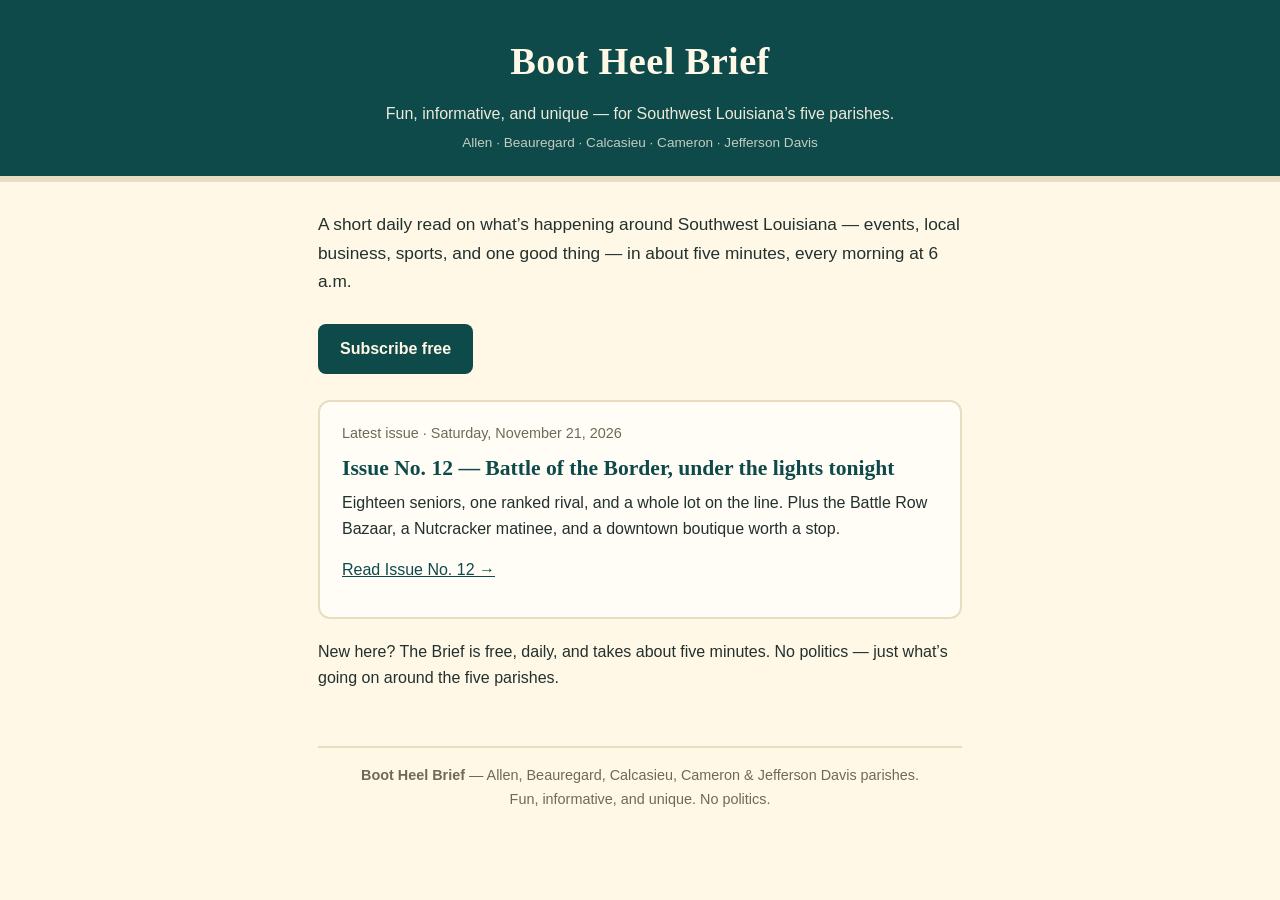
==== index.html @ 989271b3 "Boot Heel Brief static site: homepage + Issue No. 12" ====
<!DOCTYPE html>
<html lang="en">
<head>
<meta charset="utf-8">
<meta name="viewport" content="width=device-width, initial-scale=1">
<title>Boot Heel Brief &mdash; Southwest Louisiana&rsquo;s daily newsletter</title>
<meta name="description" content="A short daily newsletter for Southwest Louisiana: Allen, Beauregard, Calcasieu, Cameron &amp; Jefferson Davis parishes. Fun, informative, and unique. No politics.">
<meta property="og:title" content="Boot Heel Brief">
<meta property="og:description" content="Southwest Louisiana&rsquo;s daily newsletter. Fun, informative, and unique. No politics.">
<meta property="og:type" content="website">
<meta property="og:image" content="https://bootheelbrief.dealershiptoolbox.workers.dev/img/issue12/hero-football.jpg">
<link rel="stylesheet" href="/style.css">
</head>
<body>
<header class="masthead">
  <p class="brand">Boot Heel Brief</p>
  <p class="tagline">Fun, informative, and unique &mdash; for Southwest Louisiana&rsquo;s five parishes.</p>
  <p class="dateline">Allen &middot; Beauregard &middot; Calcasieu &middot; Cameron &middot; Jefferson Davis</p>
</header>
<main class="wrap">
  <p class="lede">A short daily read on what&rsquo;s happening around Southwest Louisiana &mdash; events, local business, sports, and one good thing &mdash; in about five minutes, every morning at 6 a.m.</p>
  <div class="actions">
    <a class="btn" href="https://boot-heel-brief.kit.com/">Subscribe free</a>
  </div>
  <section class="card">
    <p class="meta">Latest issue &middot; Saturday, November 21, 2026</p>
    <h2><a href="/issue-no-12/">Issue No. 12 &mdash; Battle of the Border, under the lights tonight</a></h2>
    <p>Eighteen seniors, one ranked rival, and a whole lot on the line. Plus the Battle Row Bazaar, a Nutcracker matinee, and a downtown boutique worth a stop.</p>
    <p><a href="/issue-no-12/">Read Issue No. 12 &rarr;</a></p>
  </section>
  <p>New here? The Brief is free, daily, and takes about five minutes. No politics &mdash; just what&rsquo;s going on around the five parishes.</p>
</main>
<footer class="footer">
  <hr>
  <p><strong>Boot Heel Brief</strong> &mdash; Allen, Beauregard, Calcasieu, Cameron &amp; Jefferson Davis parishes.<br>
  Fun, informative, and unique. No politics.</p>
</footer>
</body>
</html>
---- style.css ----
/* Boot Heel Brief — BHB palette: cream #FFF8E7, deep teal #0E4A4A, light tan #E8DDC0 */
:root {
  --cream: #FFF8E7;
  --teal: #0E4A4A;
  --tan: #E8DDC0;
  --ink: #22302e;
  --muted: #6f6a58;
}
* { box-sizing: border-box; }
body {
  margin: 0;
  background: var(--cream);
  color: var(--ink);
  font-family: -apple-system, BlinkMacSystemFont, "Segoe UI", Helvetica, Arial, sans-serif;
  line-height: 1.65;
}
a { color: var(--teal); }
a:hover { text-decoration: underline; }
img { max-width: 100%; height: auto; border-radius: 8px; }

/* Masthead */
.masthead {
  background: var(--teal);
  color: var(--cream);
  text-align: center;
  padding: 30px 16px 22px;
  border-bottom: 6px solid var(--tan);
}
.masthead .brand {
  font-family: Georgia, "Times New Roman", serif;
  font-size: 2.4rem;
  font-weight: 700;
  margin: 0;
  letter-spacing: 0.01em;
}
.masthead .brand a { color: var(--cream); text-decoration: none; }
.masthead .tagline { margin: 8px 0 0; font-size: 1rem; opacity: 0.92; }
.masthead .dateline { margin: 4px 0 0; font-size: 0.85rem; opacity: 0.75; }

/* Article */
.wrap { max-width: 680px; margin: 0 auto; padding: 28px 18px 40px; }
.wrap h1 {
  font-family: Georgia, "Times New Roman", serif;
  color: var(--teal);
  font-size: 1.9rem;
  line-height: 1.25;
  margin: 0 0 4px;
}
.wrap h2 {
  font-family: Georgia, "Times New Roman", serif;
  color: var(--teal);
  font-size: 1.35rem;
  line-height: 1.3;
  margin: 30px 0 8px;
  padding-top: 18px;
  border-top: 2px solid var(--tan);
}
.wrap h2:first-of-type { border-top: 0; padding-top: 0; }
.wrap p { margin: 0 0 14px; }
.wrap ul { margin: 0 0 16px; padding-left: 22px; }
.wrap li { margin: 0 0 8px; }
.wrap blockquote {
  margin: 18px 0;
  padding: 12px 18px;
  border-left: 4px solid var(--teal);
  background: #fffdf6;
  font-style: italic;
}
.wrap blockquote p { margin: 0; }
.wrap .kicker { color: var(--muted); font-size: 0.9rem; margin: 0 0 18px; }
.wrap .lede { font-size: 1.08rem; }

/* Buttons */
.btn {
  display: inline-block;
  background: var(--teal);
  color: var(--cream);
  text-decoration: none;
  font-weight: 700;
  padding: 12px 22px;
  border-radius: 8px;
  margin: 6px 8px 6px 0;
}
.btn:hover { text-decoration: none; opacity: 0.92; }
.btn.ghost {
  background: transparent;
  color: var(--teal);
  border: 2px solid var(--teal);
}
.actions { margin: 22px 0 6px; }

/* Footer */
.footer {
  max-width: 680px;
  margin: 0 auto;
  padding: 0 18px 36px;
  color: var(--muted);
  font-size: 0.9rem;
  text-align: center;
}
.footer hr { border: 0; border-top: 2px solid var(--tan); margin: 0 0 16px; }

/* Homepage issue card */
.card {
  background: #fffdf6;
  border: 2px solid var(--tan);
  border-radius: 12px;
  padding: 20px 22px;
  margin: 20px 0;
}
.card h2 { border-top: 0; padding-top: 0; margin-top: 0; }
.card h2 a { color: var(--teal); text-decoration: none; }
.card h2 a:hover { text-decoration: underline; }
.card .meta { color: var(--muted); font-size: 0.9rem; margin: 0 0 8px; }
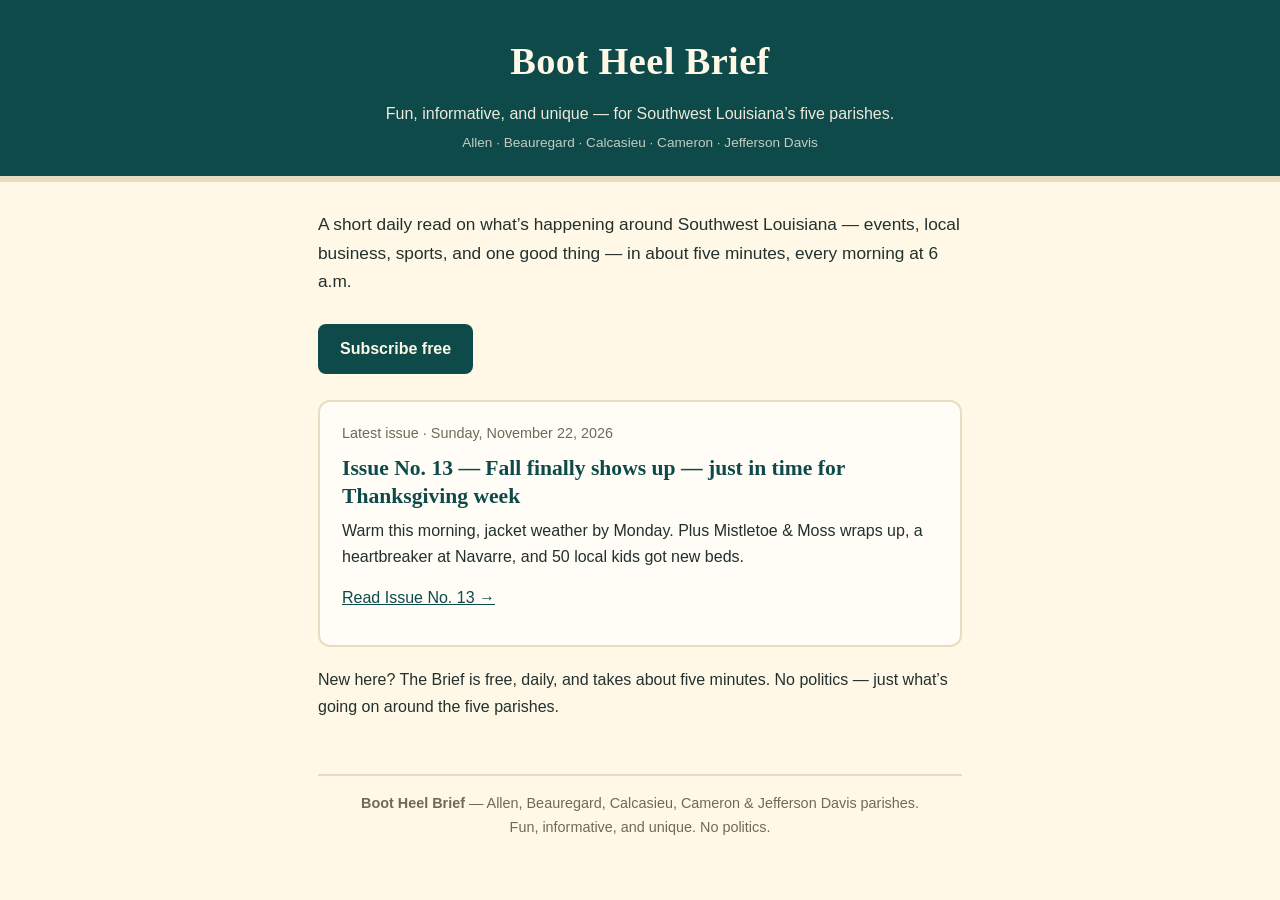
==== commit 1c92dfe9: "Boot Heel Brief static site: homepage + Issue No. 13" ====
--- a/index.html
+++ b/index.html
@@ -8,7 +8,7 @@
 <meta property="og:title" content="Boot Heel Brief">
 <meta property="og:description" content="Southwest Louisiana&rsquo;s daily newsletter. Fun, informative, and unique. No politics.">
 <meta property="og:type" content="website">
-<meta property="og:image" content="https://bootheelbrief.dealershiptoolbox.workers.dev/img/issue12/hero-football.jpg">
+<meta property="og:image" content="https://bootheelbrief.dealershiptoolbox.workers.dev/img/issue13/hero-ornaments.jpg">
 <link rel="stylesheet" href="/style.css">
 </head>
 <body>
@@ -23,10 +23,10 @@
     <a class="btn" href="https://boot-heel-brief.kit.com/">Subscribe free</a>
   </div>
   <section class="card">
-    <p class="meta">Latest issue &middot; Saturday, November 21, 2026</p>
-    <h2><a href="/issue-no-12/">Issue No. 12 &mdash; Battle of the Border, under the lights tonight</a></h2>
-    <p>Eighteen seniors, one ranked rival, and a whole lot on the line. Plus the Battle Row Bazaar, a Nutcracker matinee, and a downtown boutique worth a stop.</p>
-    <p><a href="/issue-no-12/">Read Issue No. 12 &rarr;</a></p>
+    <p class="meta">Latest issue &middot; Sunday, November 22, 2026</p>
+    <h2><a href="/issue-no-13/">Issue No. 13 &mdash; Fall finally shows up &mdash; just in time for Thanksgiving week</a></h2>
+    <p>Warm this morning, jacket weather by Monday. Plus Mistletoe &amp; Moss wraps up, a heartbreaker at Navarre, and 50 local kids got new beds.</p>
+    <p><a href="/issue-no-13/">Read Issue No. 13 &rarr;</a></p>
   </section>
   <p>New here? The Brief is free, daily, and takes about five minutes. No politics &mdash; just what&rsquo;s going on around the five parishes.</p>
 </main>
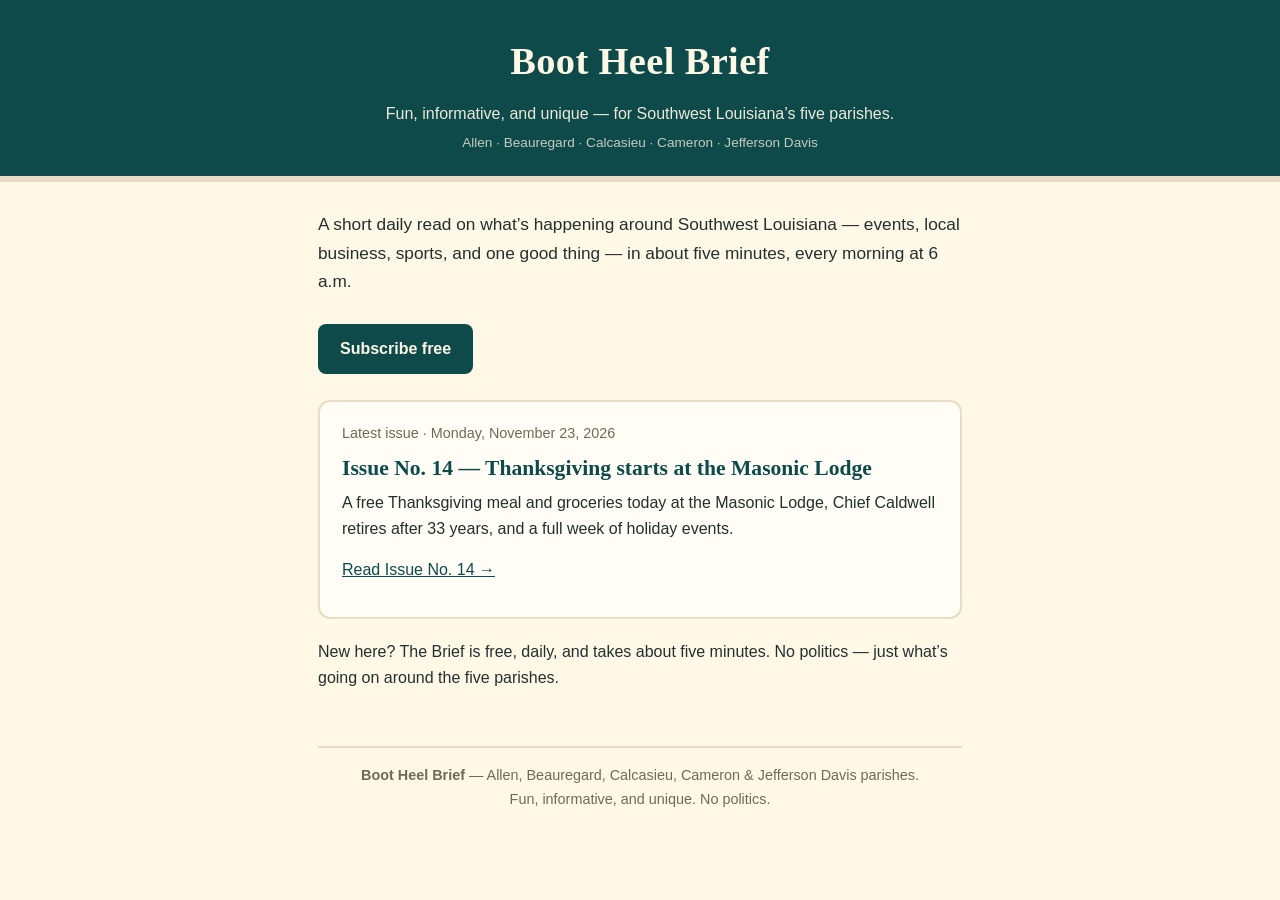
==== commit 8bdf0b64: "Boot Heel Brief Issue No. 14 — Thanksgiving starts at the Masonic Lodge" ====
--- a/index.html
+++ b/index.html
@@ -8,7 +8,7 @@
 <meta property="og:title" content="Boot Heel Brief">
 <meta property="og:description" content="Southwest Louisiana&rsquo;s daily newsletter. Fun, informative, and unique. No politics.">
 <meta property="og:type" content="website">
-<meta property="og:image" content="https://bootheelbrief.dealershiptoolbox.workers.dev/img/issue13/hero-ornaments.jpg">
+<meta property="og:image" content="https://bootheelbrief.dealershiptoolbox.workers.dev/img/issue14/hero-turkey.jpg">
 <link rel="stylesheet" href="/style.css">
 </head>
 <body>
@@ -23,10 +23,10 @@
     <a class="btn" href="https://boot-heel-brief.kit.com/">Subscribe free</a>
   </div>
   <section class="card">
-    <p class="meta">Latest issue &middot; Sunday, November 22, 2026</p>
-    <h2><a href="/issue-no-13/">Issue No. 13 &mdash; Fall finally shows up &mdash; just in time for Thanksgiving week</a></h2>
-    <p>Warm this morning, jacket weather by Monday. Plus Mistletoe &amp; Moss wraps up, a heartbreaker at Navarre, and 50 local kids got new beds.</p>
-    <p><a href="/issue-no-13/">Read Issue No. 13 &rarr;</a></p>
+    <p class="meta">Latest issue &middot; Monday, November 23, 2026</p>
+    <h2><a href="/issue-no-14/">Issue No. 14 &mdash; Thanksgiving starts at the Masonic Lodge</a></h2>
+    <p>A free Thanksgiving meal and groceries today at the Masonic Lodge, Chief Caldwell retires after 33 years, and a full week of holiday events.</p>
+    <p><a href="/issue-no-14/">Read Issue No. 14 &rarr;</a></p>
   </section>
   <p>New here? The Brief is free, daily, and takes about five minutes. No politics &mdash; just what&rsquo;s going on around the five parishes.</p>
 </main>
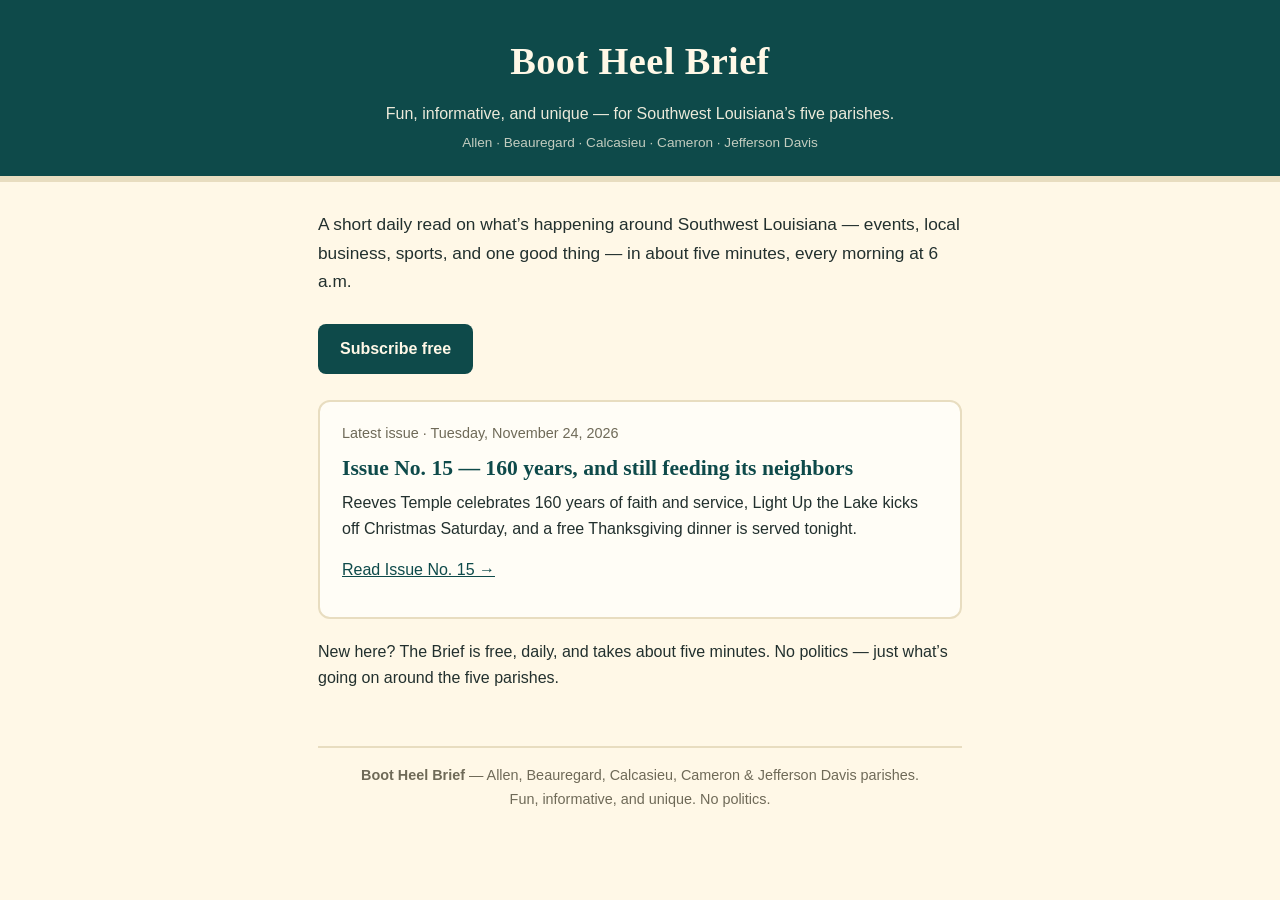
==== commit 3176f232: "Boot Heel Brief Issue No. 15 — 160 years, and still feeding its neighbors" ====
--- a/index.html
+++ b/index.html
@@ -8,7 +8,7 @@
 <meta property="og:title" content="Boot Heel Brief">
 <meta property="og:description" content="Southwest Louisiana&rsquo;s daily newsletter. Fun, informative, and unique. No politics.">
 <meta property="og:type" content="website">
-<meta property="og:image" content="https://bootheelbrief.dealershiptoolbox.workers.dev/img/issue14/hero-turkey.jpg">
+<meta property="og:image" content="https://bootheelbrief.dealershiptoolbox.workers.dev/img/issue15/hero-leaves.jpg">
 <link rel="stylesheet" href="/style.css">
 </head>
 <body>
@@ -23,10 +23,10 @@
     <a class="btn" href="https://boot-heel-brief.kit.com/">Subscribe free</a>
   </div>
   <section class="card">
-    <p class="meta">Latest issue &middot; Monday, November 23, 2026</p>
-    <h2><a href="/issue-no-14/">Issue No. 14 &mdash; Thanksgiving starts at the Masonic Lodge</a></h2>
-    <p>A free Thanksgiving meal and groceries today at the Masonic Lodge, Chief Caldwell retires after 33 years, and a full week of holiday events.</p>
-    <p><a href="/issue-no-14/">Read Issue No. 14 &rarr;</a></p>
+    <p class="meta">Latest issue &middot; Tuesday, November 24, 2026</p>
+    <h2><a href="/issue-no-15/">Issue No. 15 &mdash; 160 years, and still feeding its neighbors</a></h2>
+    <p>Reeves Temple celebrates 160 years of faith and service, Light Up the Lake kicks off Christmas Saturday, and a free Thanksgiving dinner is served tonight.</p>
+    <p><a href="/issue-no-15/">Read Issue No. 15 &rarr;</a></p>
   </section>
   <p>New here? The Brief is free, daily, and takes about five minutes. No politics &mdash; just what&rsquo;s going on around the five parishes.</p>
 </main>
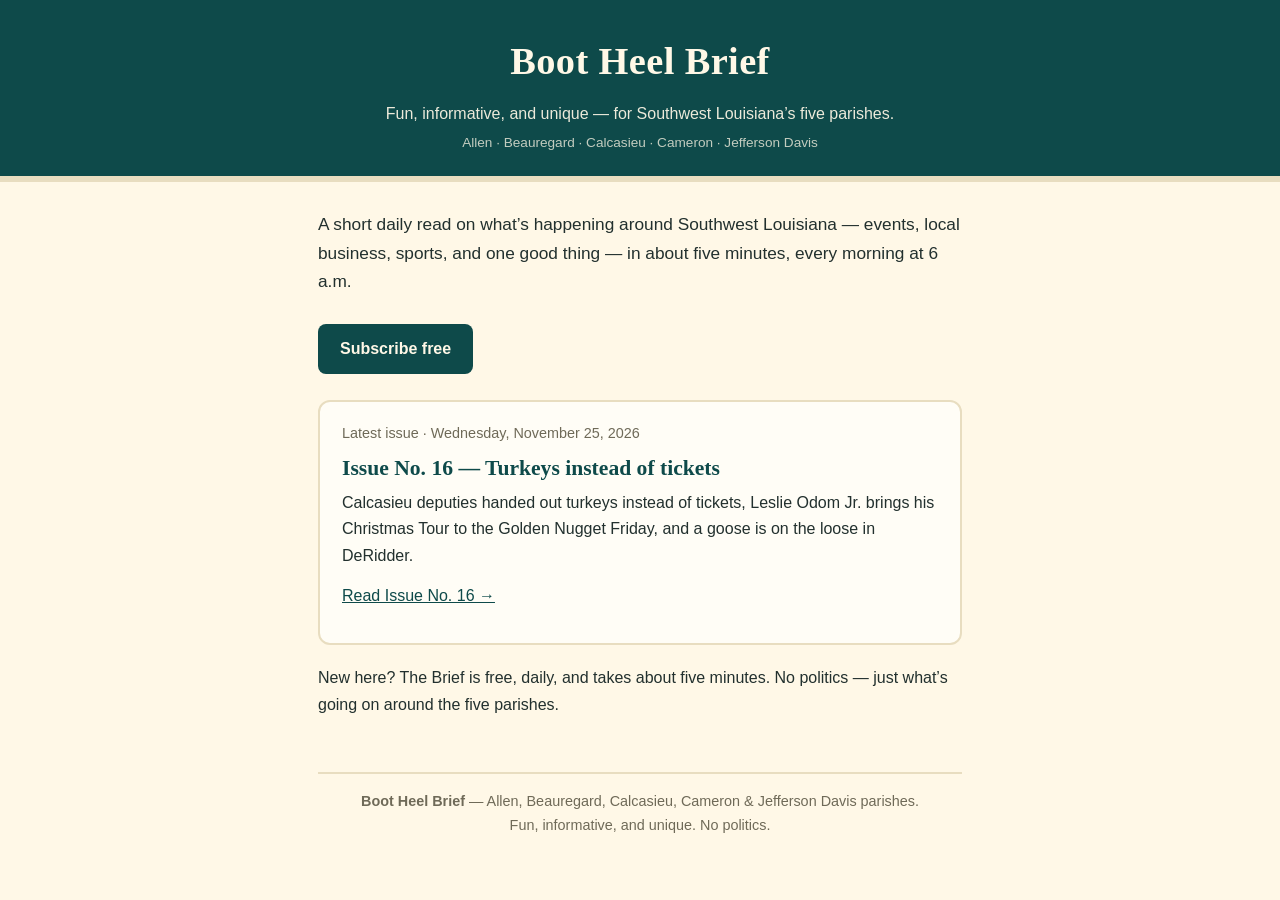
==== commit bf5fbb1e: "Boot Heel Brief Issue No. 16 — Turkeys instead of tickets" ====
--- a/index.html
+++ b/index.html
@@ -8,7 +8,7 @@
 <meta property="og:title" content="Boot Heel Brief">
 <meta property="og:description" content="Southwest Louisiana&rsquo;s daily newsletter. Fun, informative, and unique. No politics.">
 <meta property="og:type" content="website">
-<meta property="og:image" content="https://bootheelbrief.dealershiptoolbox.workers.dev/img/issue15/hero-leaves.jpg">
+<meta property="og:image" content="https://bootheelbrief.dealershiptoolbox.workers.dev/img/issue16/hero-turkey.jpg">
 <link rel="stylesheet" href="/style.css">
 </head>
 <body>
@@ -23,10 +23,10 @@
     <a class="btn" href="https://boot-heel-brief.kit.com/">Subscribe free</a>
   </div>
   <section class="card">
-    <p class="meta">Latest issue &middot; Tuesday, November 24, 2026</p>
-    <h2><a href="/issue-no-15/">Issue No. 15 &mdash; 160 years, and still feeding its neighbors</a></h2>
-    <p>Reeves Temple celebrates 160 years of faith and service, Light Up the Lake kicks off Christmas Saturday, and a free Thanksgiving dinner is served tonight.</p>
-    <p><a href="/issue-no-15/">Read Issue No. 15 &rarr;</a></p>
+    <p class="meta">Latest issue &middot; Wednesday, November 25, 2026</p>
+    <h2><a href="/issue-no-16/">Issue No. 16 &mdash; Turkeys instead of tickets</a></h2>
+    <p>Calcasieu deputies handed out turkeys instead of tickets, Leslie Odom Jr. brings his Christmas Tour to the Golden Nugget Friday, and a goose is on the loose in DeRidder.</p>
+    <p><a href="/issue-no-16/">Read Issue No. 16 &rarr;</a></p>
   </section>
   <p>New here? The Brief is free, daily, and takes about five minutes. No politics &mdash; just what&rsquo;s going on around the five parishes.</p>
 </main>
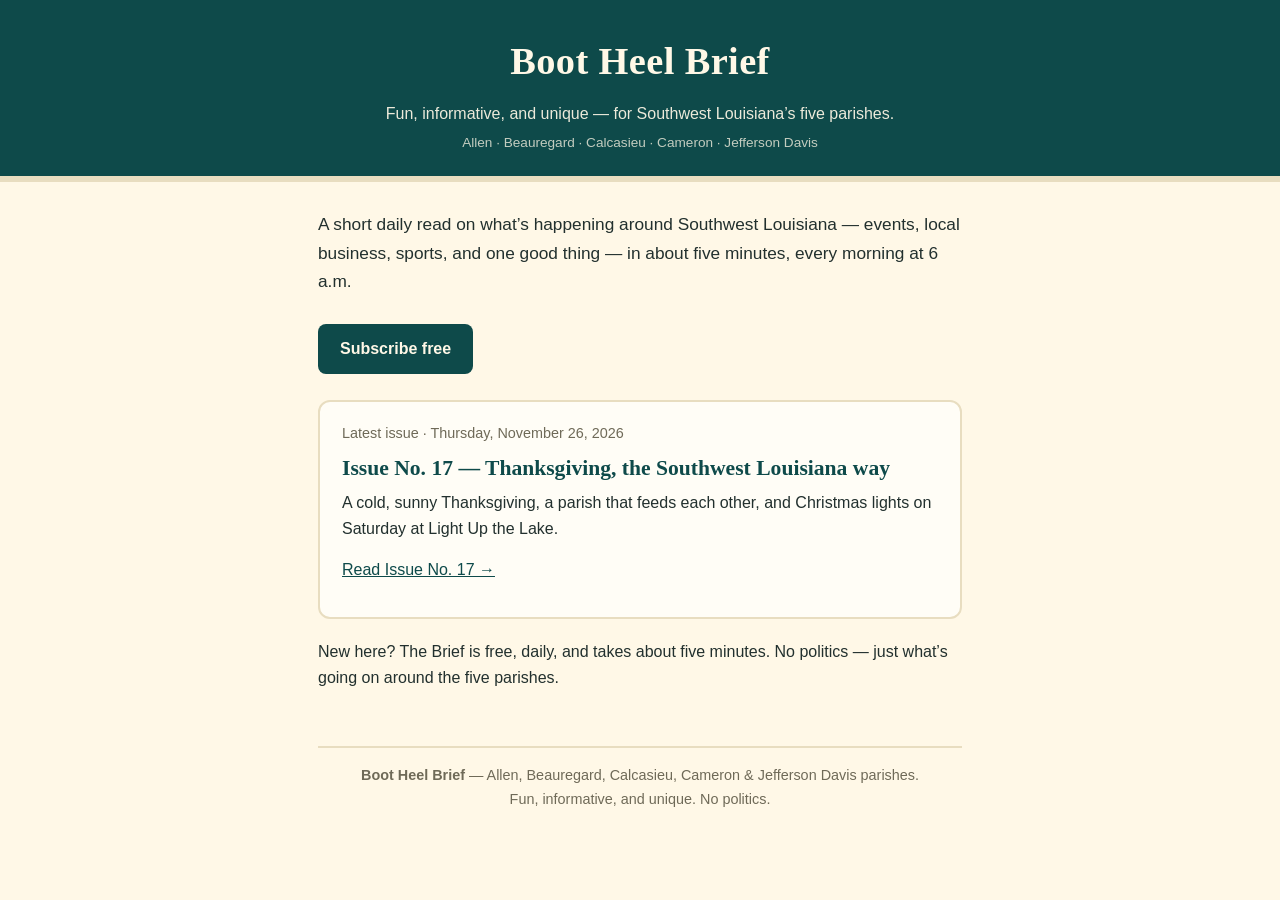
==== commit 4ba055fb: "Boot Heel Brief Issue No. 17 — Thanksgiving, the Southwest Louisiana way" ====
--- a/index.html
+++ b/index.html
@@ -8,7 +8,7 @@
 <meta property="og:title" content="Boot Heel Brief">
 <meta property="og:description" content="Southwest Louisiana&rsquo;s daily newsletter. Fun, informative, and unique. No politics.">
 <meta property="og:type" content="website">
-<meta property="og:image" content="https://bootheelbrief.dealershiptoolbox.workers.dev/img/issue16/hero-turkey.jpg">
+<meta property="og:image" content="https://bootheelbrief.dealershiptoolbox.workers.dev/img/issue17/hero-pie.jpg">
 <link rel="stylesheet" href="/style.css">
 </head>
 <body>
@@ -23,10 +23,10 @@
     <a class="btn" href="https://boot-heel-brief.kit.com/">Subscribe free</a>
   </div>
   <section class="card">
-    <p class="meta">Latest issue &middot; Wednesday, November 25, 2026</p>
-    <h2><a href="/issue-no-16/">Issue No. 16 &mdash; Turkeys instead of tickets</a></h2>
-    <p>Calcasieu deputies handed out turkeys instead of tickets, Leslie Odom Jr. brings his Christmas Tour to the Golden Nugget Friday, and a goose is on the loose in DeRidder.</p>
-    <p><a href="/issue-no-16/">Read Issue No. 16 &rarr;</a></p>
+    <p class="meta">Latest issue &middot; Thursday, November 26, 2026</p>
+    <h2><a href="/issue-no-17/">Issue No. 17 &mdash; Thanksgiving, the Southwest Louisiana way</a></h2>
+    <p>A cold, sunny Thanksgiving, a parish that feeds each other, and Christmas lights on Saturday at Light Up the Lake.</p>
+    <p><a href="/issue-no-17/">Read Issue No. 17 &rarr;</a></p>
   </section>
   <p>New here? The Brief is free, daily, and takes about five minutes. No politics &mdash; just what&rsquo;s going on around the five parishes.</p>
 </main>
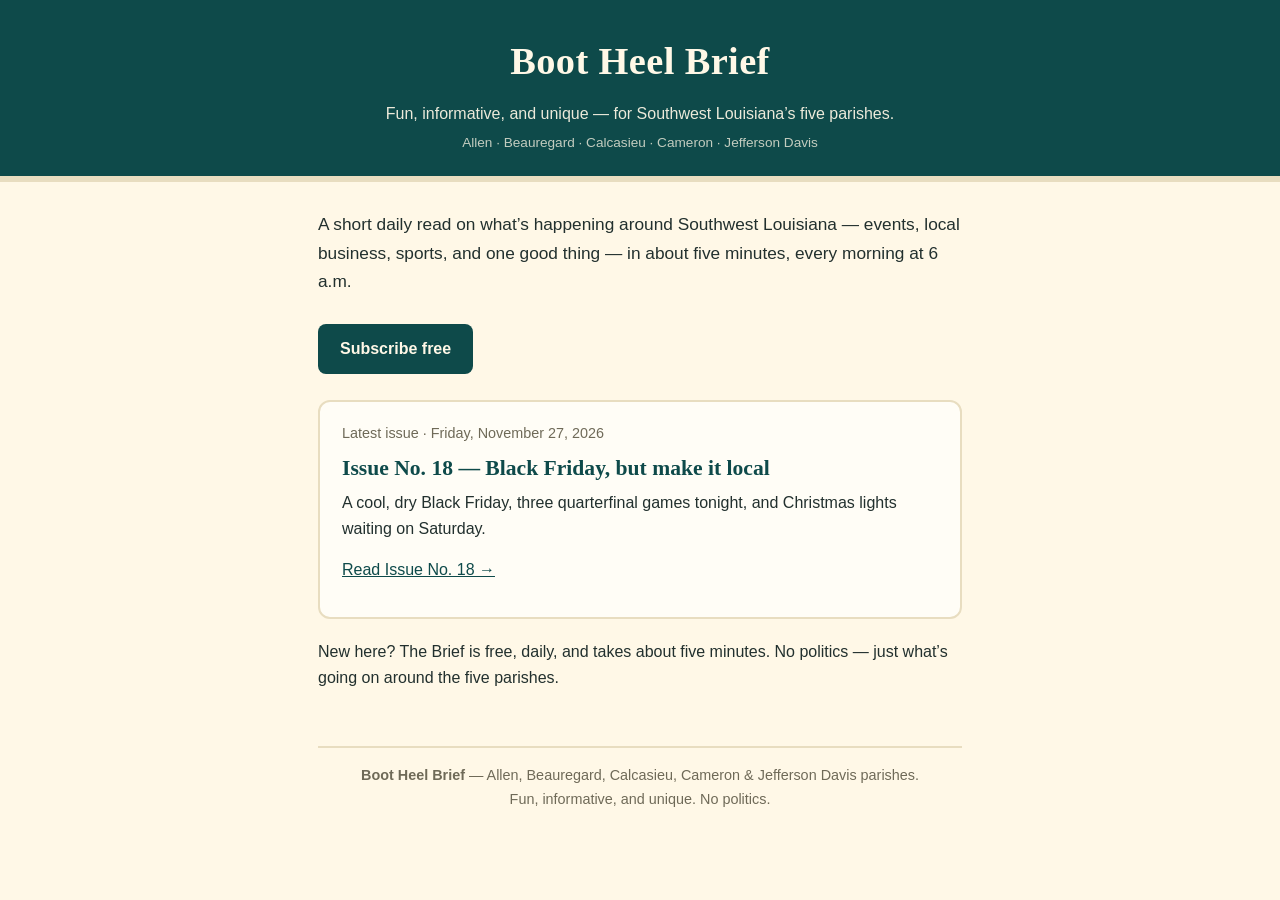
==== commit ebdeec99: "Boot Heel Brief Issue No. 18 — Black Friday, but make it local" ====
--- a/index.html
+++ b/index.html
@@ -8,7 +8,7 @@
 <meta property="og:title" content="Boot Heel Brief">
 <meta property="og:description" content="Southwest Louisiana&rsquo;s daily newsletter. Fun, informative, and unique. No politics.">
 <meta property="og:type" content="website">
-<meta property="og:image" content="https://bootheelbrief.dealershiptoolbox.workers.dev/img/issue17/hero-pie.jpg">
+<meta property="og:image" content="https://bootheelbrief.dealershiptoolbox.workers.dev/img/issue18/hero-presents.jpg">
 <link rel="stylesheet" href="/style.css">
 </head>
 <body>
@@ -23,10 +23,10 @@
     <a class="btn" href="https://boot-heel-brief.kit.com/">Subscribe free</a>
   </div>
   <section class="card">
-    <p class="meta">Latest issue &middot; Thursday, November 26, 2026</p>
-    <h2><a href="/issue-no-17/">Issue No. 17 &mdash; Thanksgiving, the Southwest Louisiana way</a></h2>
-    <p>A cold, sunny Thanksgiving, a parish that feeds each other, and Christmas lights on Saturday at Light Up the Lake.</p>
-    <p><a href="/issue-no-17/">Read Issue No. 17 &rarr;</a></p>
+    <p class="meta">Latest issue &middot; Friday, November 27, 2026</p>
+    <h2><a href="/issue-no-18/">Issue No. 18 &mdash; Black Friday, but make it local</a></h2>
+    <p>A cool, dry Black Friday, three quarterfinal games tonight, and Christmas lights waiting on Saturday.</p>
+    <p><a href="/issue-no-18/">Read Issue No. 18 &rarr;</a></p>
   </section>
   <p>New here? The Brief is free, daily, and takes about five minutes. No politics &mdash; just what&rsquo;s going on around the five parishes.</p>
 </main>
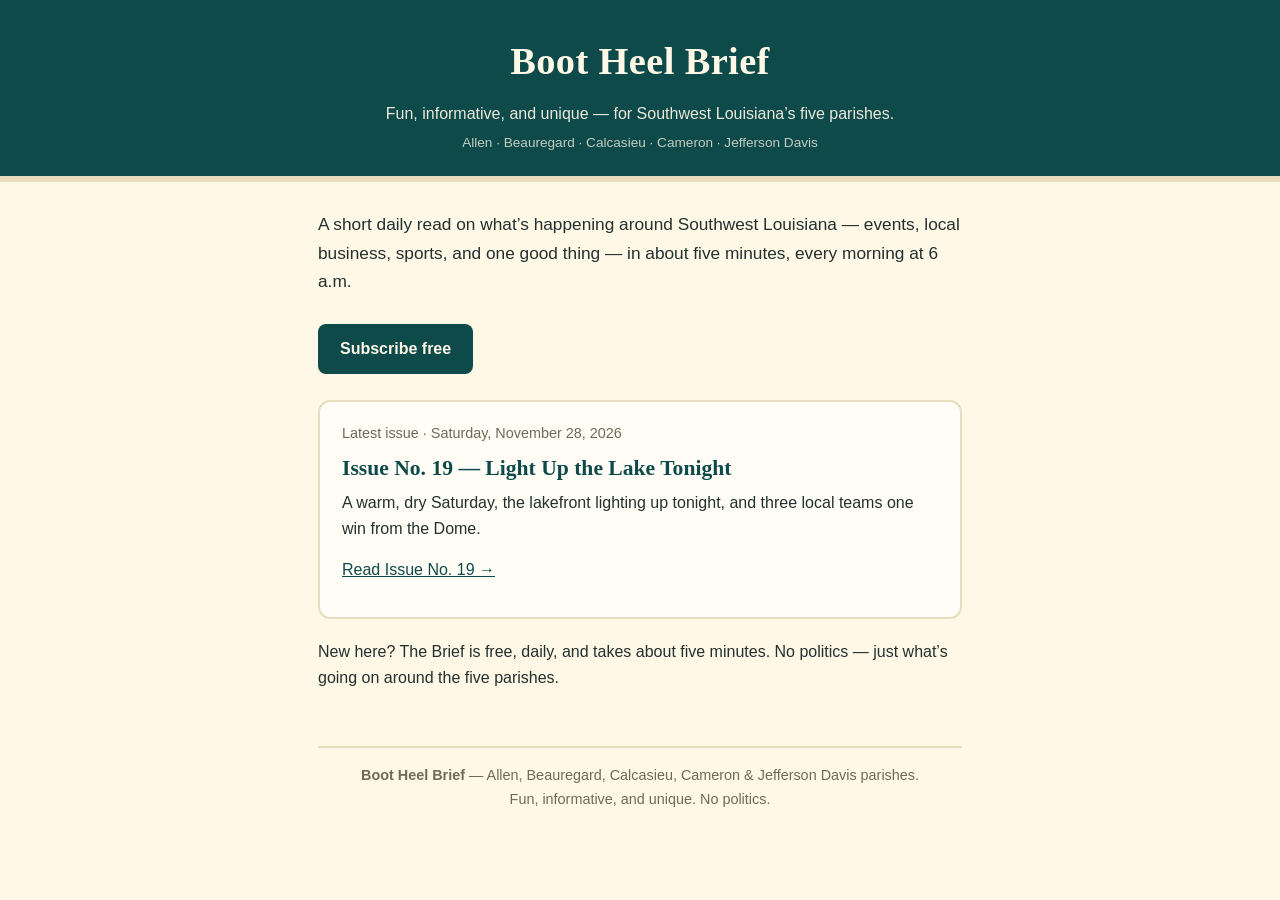
==== commit b7229e23: "Boot Heel Brief Issue No. 19 — Light Up the Lake Tonight" ====
--- a/index.html
+++ b/index.html
@@ -8,7 +8,7 @@
 <meta property="og:title" content="Boot Heel Brief">
 <meta property="og:description" content="Southwest Louisiana&rsquo;s daily newsletter. Fun, informative, and unique. No politics.">
 <meta property="og:type" content="website">
-<meta property="og:image" content="https://bootheelbrief.dealershiptoolbox.workers.dev/img/issue18/hero-presents.jpg">
+<meta property="og:image" content="https://bootheelbrief.dealershiptoolbox.workers.dev/img/issue19/hero-lights.jpg">
 <link rel="stylesheet" href="/style.css">
 </head>
 <body>
@@ -23,10 +23,10 @@
     <a class="btn" href="https://boot-heel-brief.kit.com/">Subscribe free</a>
   </div>
   <section class="card">
-    <p class="meta">Latest issue &middot; Friday, November 27, 2026</p>
-    <h2><a href="/issue-no-18/">Issue No. 18 &mdash; Black Friday, but make it local</a></h2>
-    <p>A cool, dry Black Friday, three quarterfinal games tonight, and Christmas lights waiting on Saturday.</p>
-    <p><a href="/issue-no-18/">Read Issue No. 18 &rarr;</a></p>
+    <p class="meta">Latest issue &middot; Saturday, November 28, 2026</p>
+    <h2><a href="/issue-no-19/">Issue No. 19 &mdash; Light Up the Lake Tonight</a></h2>
+    <p>A warm, dry Saturday, the lakefront lighting up tonight, and three local teams one win from the Dome.</p>
+    <p><a href="/issue-no-19/">Read Issue No. 19 &rarr;</a></p>
   </section>
   <p>New here? The Brief is free, daily, and takes about five minutes. No politics &mdash; just what&rsquo;s going on around the five parishes.</p>
 </main>
